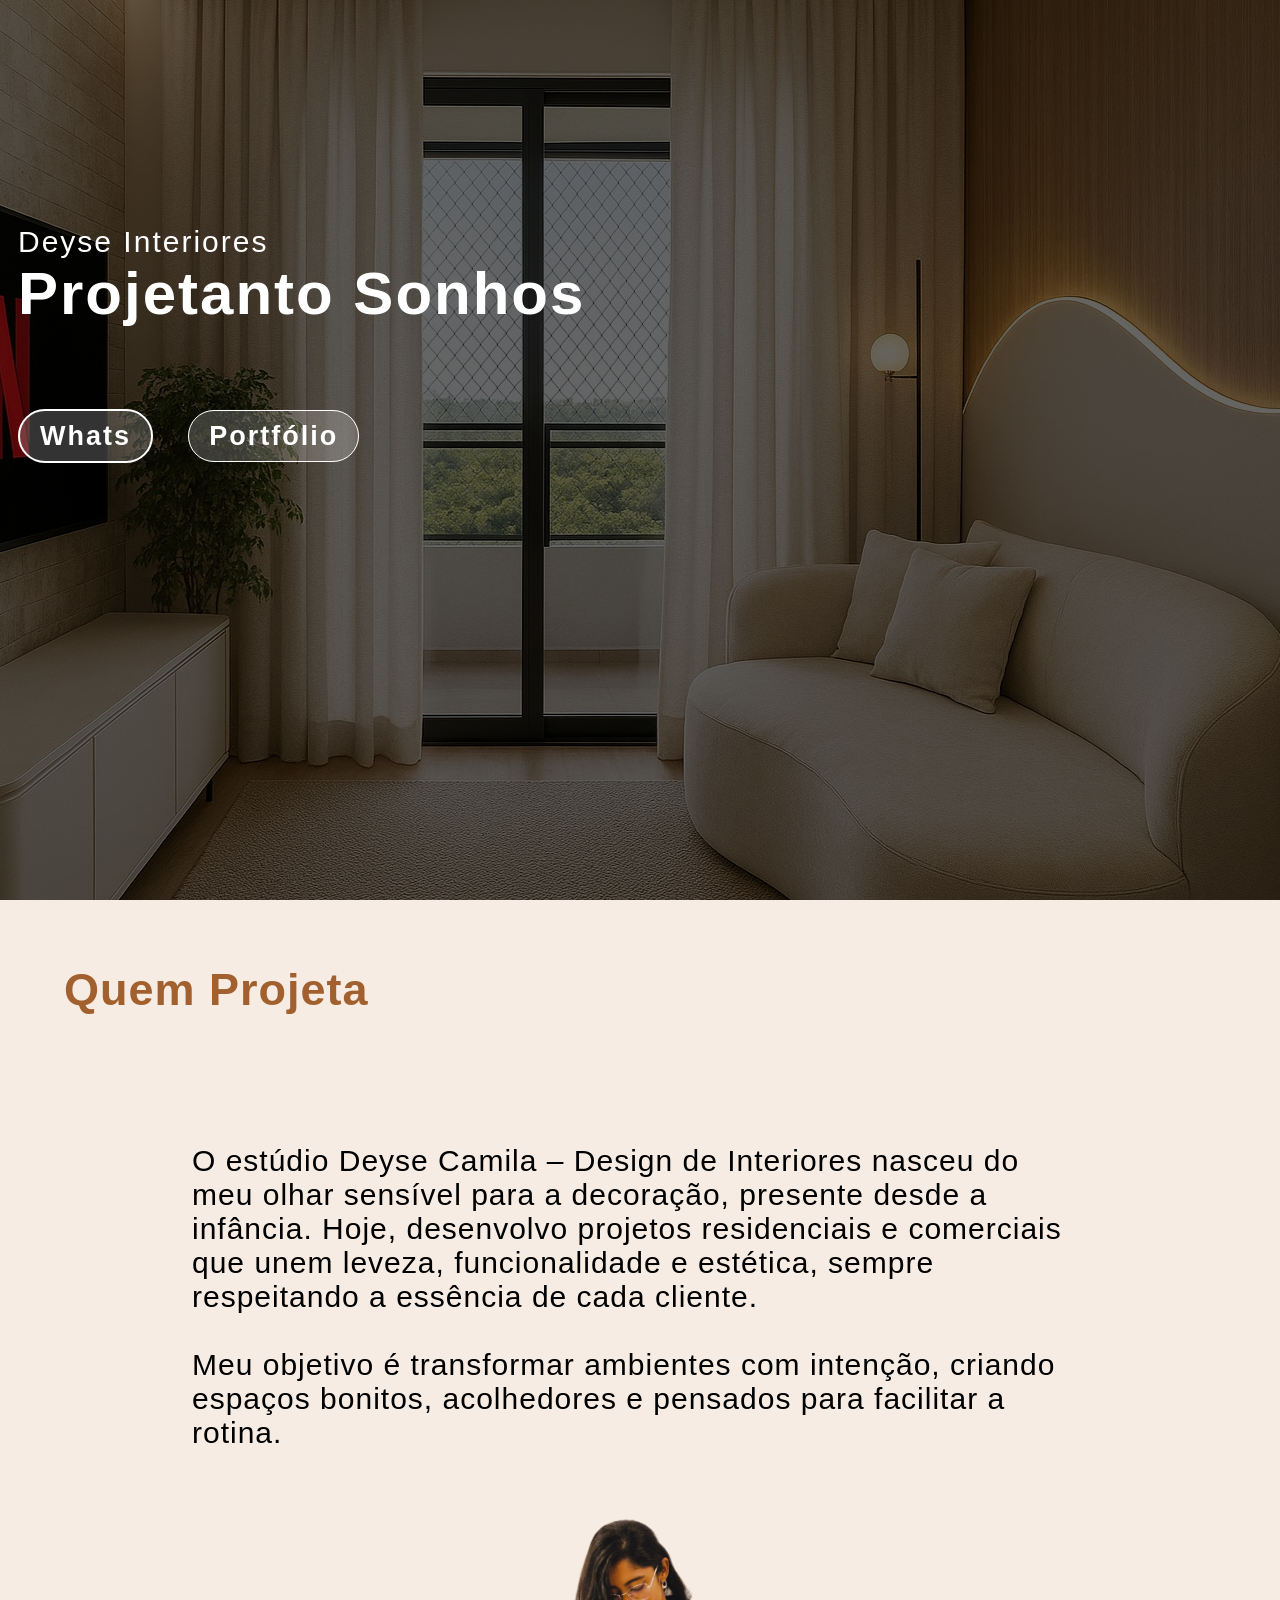
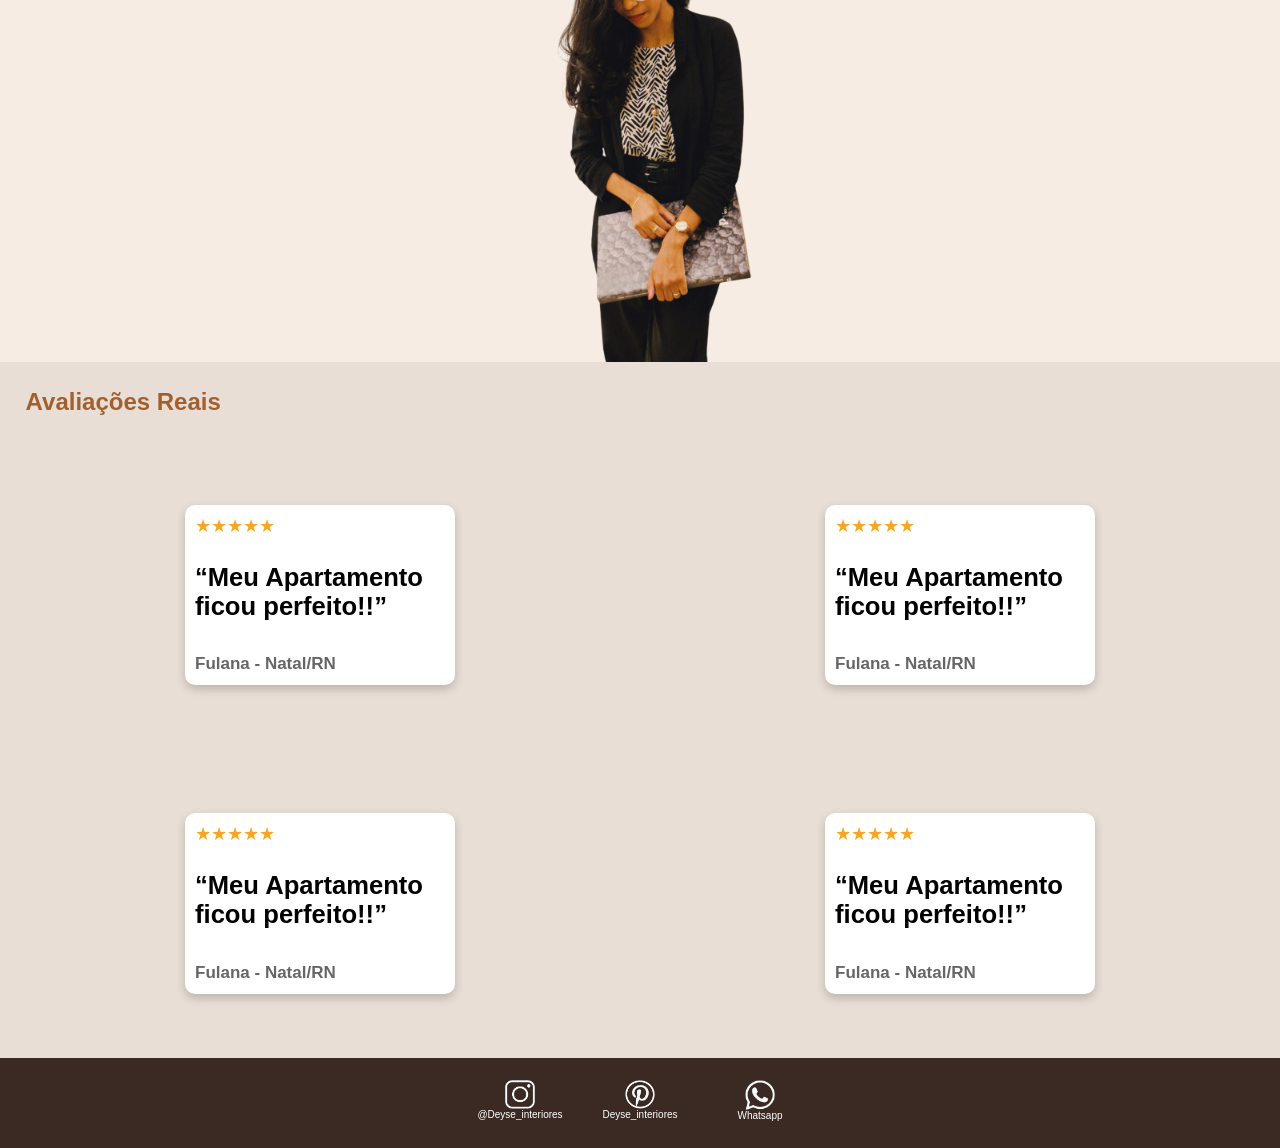
==== index.html @ e16601dd "primeiro upload" ====
<!DOCTYPE html>
<html lang="pt-BR">
<head>
    <meta charset="UTF-8">
    <meta name="viewport" content="width=device-width, initial-scale=1.0">  
    <title>DEYSE Interiores | Inicio</title>
    <link rel="icon" href="img/favicon.png" type="image/png">
    <link rel="stylesheet" href="CSS/styleIndex.css">
    <link rel="preconnect" href="https://fonts.googleapis.com">
    <link rel="preconnect" href="https://fonts.gstatic.com" crossorigin>
    <link href="https://fonts.googleapis.com/css2?family=Playfair+Display:wght@400;500;600;700;800&display=swap" rel="stylesheet">
</head>
<body>
    <header>
        <div class="hero">
            <div class="content">
                <span>Deyse Interiores</span>
                <h1>Projetanto Sonhos</h1>

                <div class="buttons">
                    <a href="https://wa.me/5584987519825?text=Olá,%20vim%20pelo%20site" target="_blank" class="bnt primary">Whats</a>
                    <a href="pages/portifolio.html" class="bnt secundary">Portfólio</a>
                </div>
            </div>
        </div>
    </header>

    <main>
        <section class="sectionMain1">    
                <div class="contentMain">
                    <div class="mainText">
                        <h1>Quem Projeta</h1>
                        <p>O estúdio Deyse Camila – Design de Interiores nasceu do meu olhar sensível para a decoração, presente desde a infância. Hoje, desenvolvo projetos residenciais e comerciais que unem leveza, funcionalidade e estética, sempre respeitando a essência de cada cliente. <br><br> Meu objetivo é transformar ambientes com intenção, criando espaços bonitos, acolhedores e pensados para facilitar a rotina.</p>
                    </div>
                    <div class="mainImg">
                        <img src="img/sobre_mim.png" alt="Imagem da designer de interiores" id="imgMain">
                    </div>    
                </div>
        </section>

        <section class="feedback">
            <h1>Avaliações Reais</h1>
            <div class="cards">
                <div class="card">  
                    <div class="stars">★★★★★</div>
                    <p>“Meu Apartamento ficou perfeito!!”</p>
                    <span>Fulana - Natal/RN</span>
                </div>

                <div class="card">  
                    <div class="stars">★★★★★</div>
                    <p>“Meu Apartamento ficou perfeito!!”</p>
                    <span>Fulana - Natal/RN</span>
                </div>

                <div class="card">
                    <div class="stars">★★★★★</div>
                    <p>“Meu Apartamento ficou perfeito!!”</p>
                    <span>Fulana - Natal/RN</span>
                </div>

                <div class="card">
                    <div class="stars">★★★★★</div>
                    <p>“Meu Apartamento ficou perfeito!!”</p>
                    <span>Fulana - Natal/RN</span>
                </div>
            </div>
        </section>
    </main>

    <footer>
        <div>
            <a href="https://www.instagram.com/deyseinteriores/">
                <img src="img/instagram.png" alt="Instagram">
                <span>@Deyse_interiores</span>
            </a>

            <a href="https://br.pinterest.com/Deyse_interiores/">
                <img src="img/pinterest.png" alt="Pinterest">
                <span>Deyse_interiores</span>
            </a>

            <a href="https://wa.me/5584987519825?text=Olá,%20vim%20pelo%20site" target="_blank">
                <img src="img/whatsapp.png" alt="WhatsApp">
                <span>Whatsapp</span>
            </a>
        </div>
    </footer>
</body>
</html>
---- CSS/styleIndex.css ----
body{
    margin: 0px;
    padding: 0px;
    font-family: 'Poppins', sans-serif;
    overflow-x: hidden;

}

/*Estilizando o Header*/

header{
        font-size: clamp(20px, 7vw, 30px);
}

.hero{
    position: relative;
    background:
        linear-gradient(rgba(0,0,0,0.6), rgba(0,0,0,0.6)),
        url("../img/carrossel_1.jpg");
    background-position: 95% center;
    height: 100vh;
}

.content{
    color: #fff;
    padding: 25vh 2vh;
    letter-spacing: 2px;
}

.bnt{
    text-decoration: none;
    color: white;
    border: 1px solid white;
    padding: 10px 20px;        /* aumenta altura e largura */
    border-radius: 40px;       /* deixa bem arredondado */
    font-weight: 600;          /* texto mais forte */
    font-size: 3vh;
    letter-spacing: 2px;

    background: rgba(255,255,255,0.2); /* transparência */
    backdrop-filter: blur(10px);
    -webkit-backdrop-filter: blur(10px); /* suporte Safari */
}

.buttons{
    padding: 10vh 0vh;
}

.bnt.primary{
    border: 2px solid white;    /* borda mais grossa */
    font-weight: 800;
}

.bnt.secundary{
    margin: 2%;
}

/*Estilizando o Main Quem Projeta*/

main{
    background-color: #F6ECE3;
}

.sectionMain1{
    width: 100%;
    letter-spacing: 1px;
    font-size: clamp(20px, 6vw, 30px);
}

h1{
    margin: 0;
    width: 80%;
}

.mainText h1{
    padding: 5%;
    color: #A2602E;
}

.mainText p{
    width: 70%;
    margin: auto;
    padding: 5% 0 0 0;
}

#imgMain{
    display: block; /*Isso faz o container acabar assim que a imagem acaba*/
    width: 100%;
    height: auto;
    margin: auto;   
}

@media (min-width: 768px){
    #imgMain{
        width: 50%;
    }

}

@media (min-width: 1025px) { 
    #imgMain{
        width: 35%;
    }

}

@media (min-width: 1026px) {
     #imgMain{
        width: 30%;
    }
}


/*Estilizando o Main Avaliações*/

.feedback{
    background-color: #E9DED6;
    width: 100%;
}

.cards{
        display: grid; /*Transforma transforma o containe em grade (linhas e colunas)*/
        font-size: clamp(20px, 5vw, 30px);
}

@media (min-width: 768px){
    .cards{
        display: grid; 
        grid-template-columns: repeat(2, 1fr);

    }

}

.feedback h1{
    color: #A2602E;
    padding: 2%;
}

.card{
    width: 250px;
    background-color: white;
    margin: 10% auto;
    padding: 10px;
    border-radius: 10px;
    font-size: clamp(20px, 2vw, 30px);
    box-shadow: 0 4px 10px rgba(0,0,0,0.2);
}

.stars{
    color: #f5a623;
    font-size: 18px;
}

.card p{
    font-weight: 600;
}

.card span{
    color: #666;
    font-weight: 600;
    font-size: 17px;
}

footer{
    background-color: #3B2A23;
    height: 10vh;
    display: flex;
    justify-content: center; /* centraliza horizontalmente */
    align-items: center;     /* centraliza verticalmente */
}

footer div{
    display: inline-flex;
    gap: 60px;
}

footer img{
    width: 30px;
    height: auto;
}

footer span{
    font-size: 10px;
    color: white;
}

footer a{
    width: 60px;
    height: 45px; /* define uma área real */
    display: flex;
    flex-direction: column;
    align-items: center;
    text-decoration: none;

}
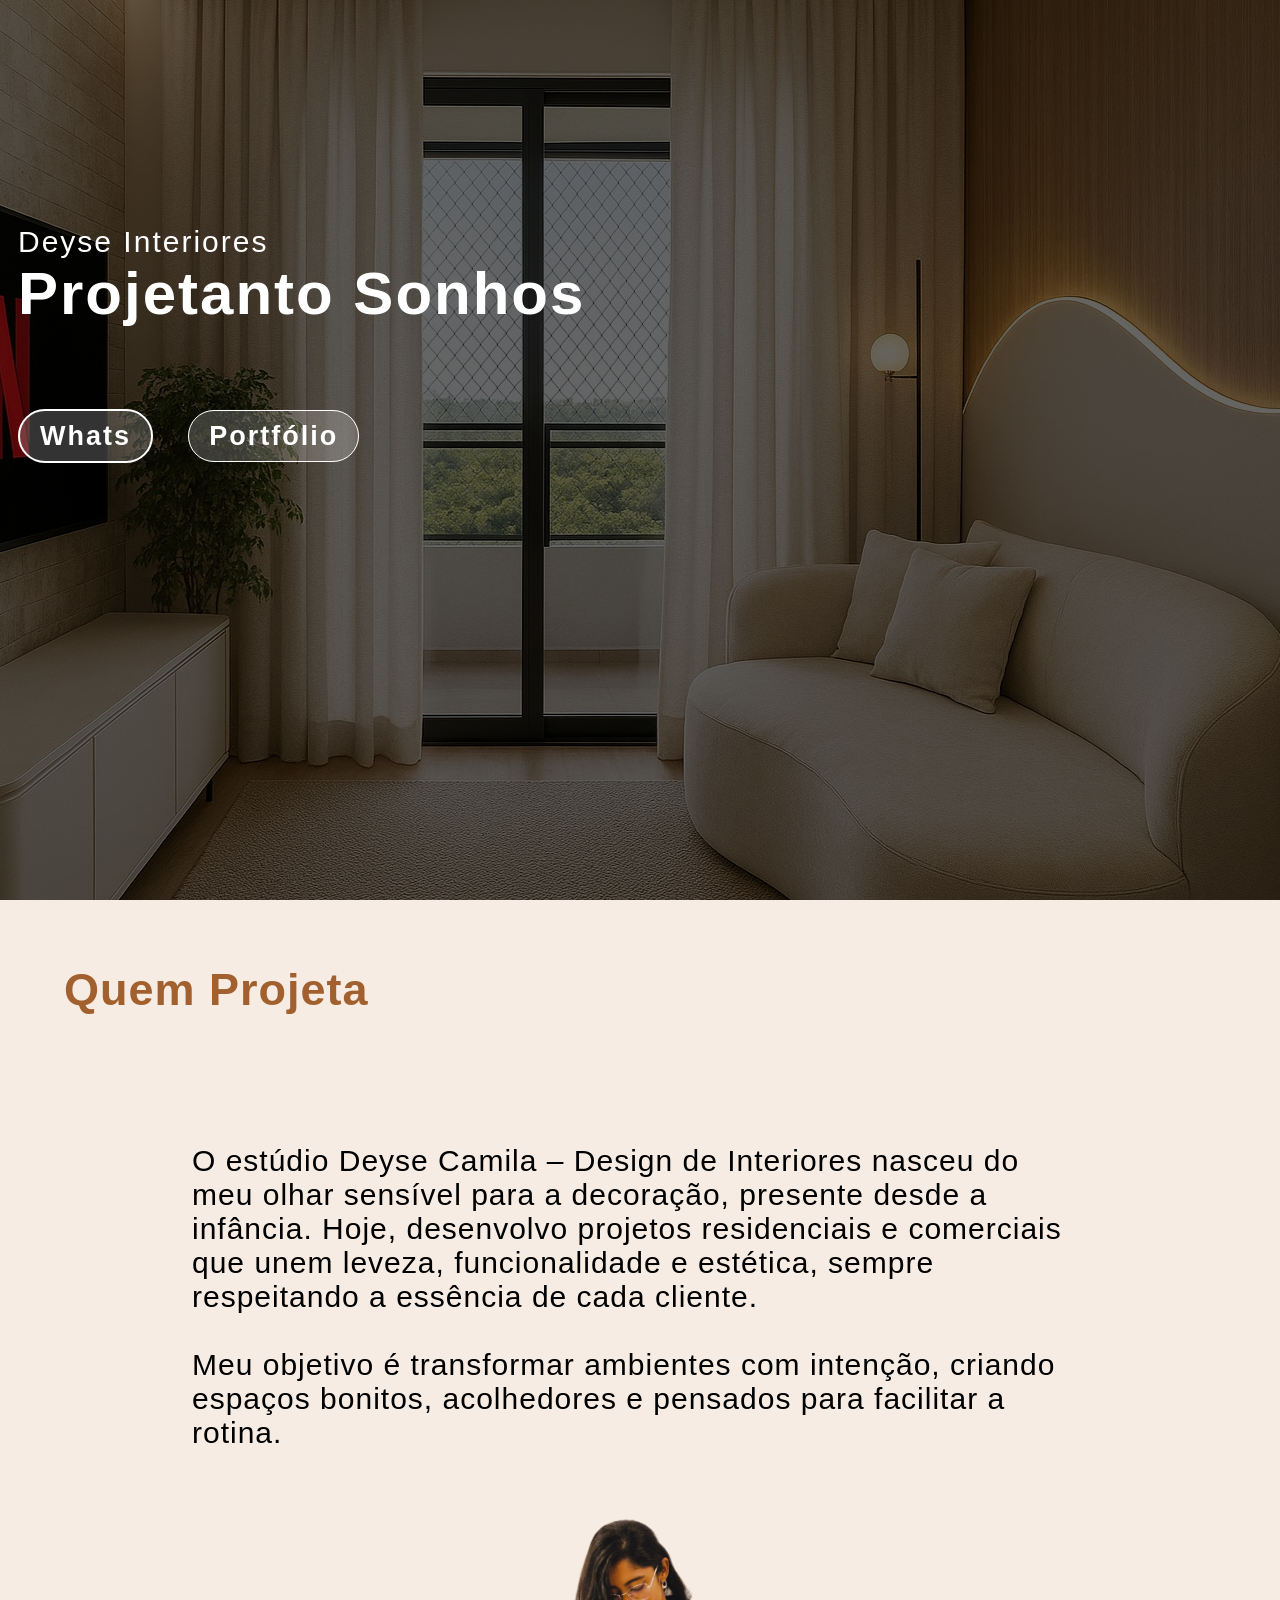
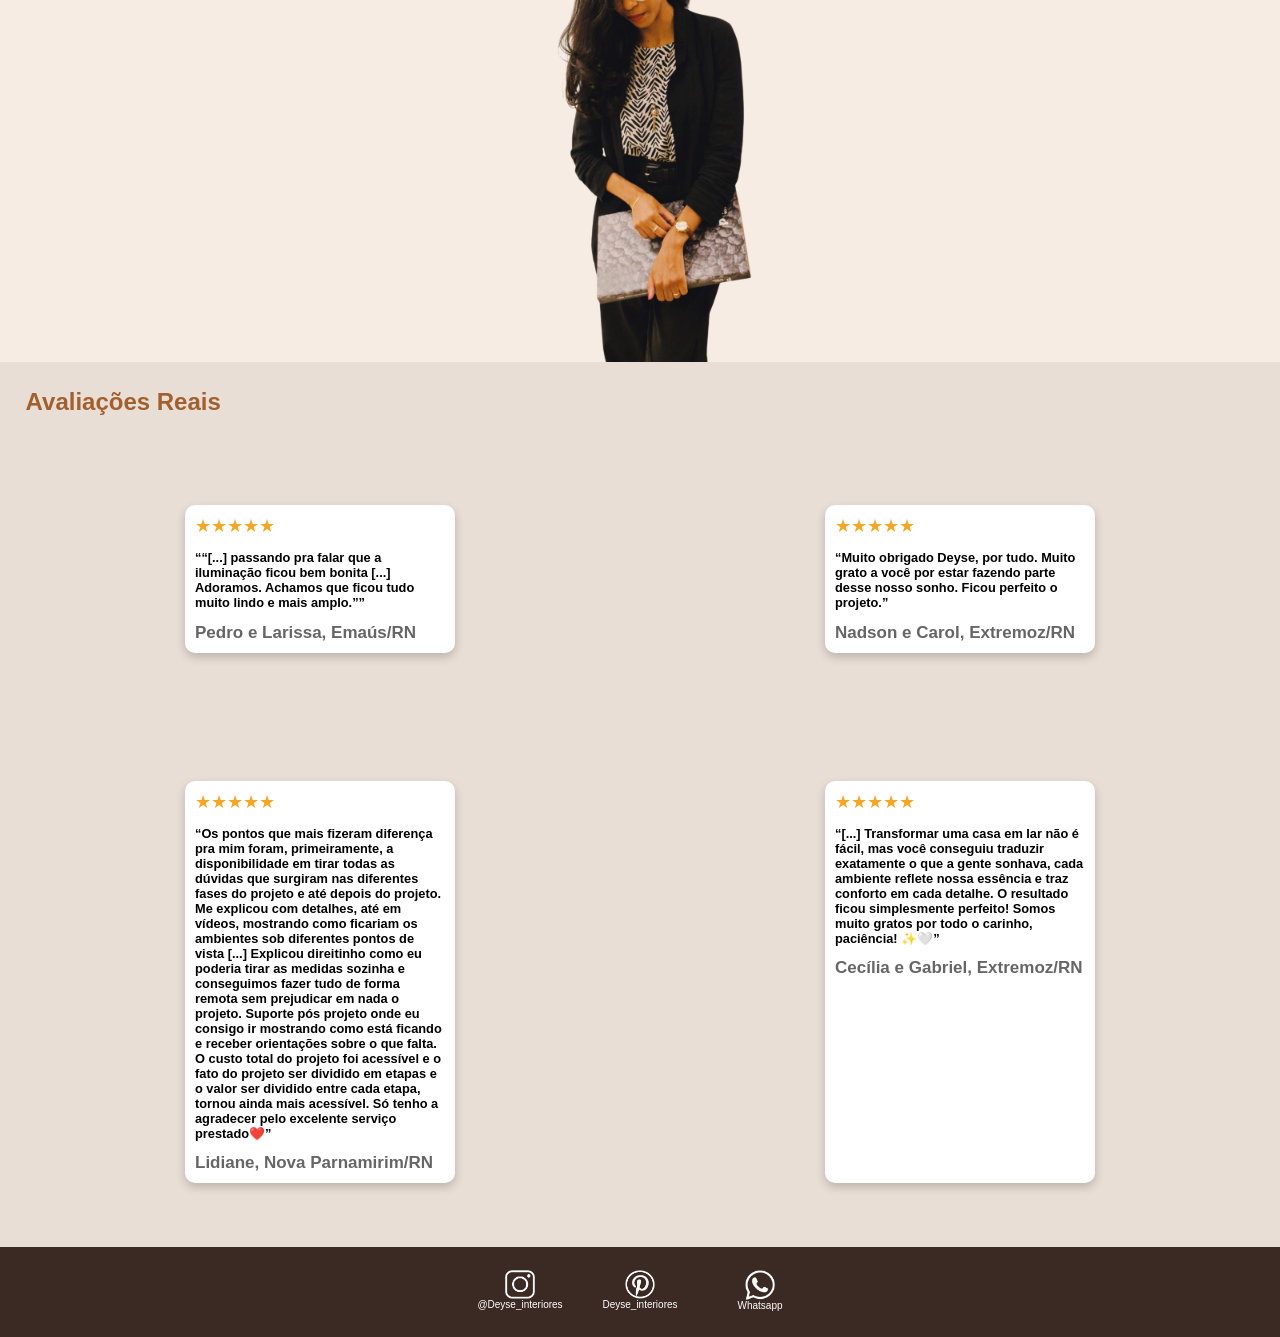
==== commit ff211edf: "atualização do site 03-06" ====
--- a/index.html
+++ b/index.html
@@ -43,26 +43,26 @@
             <div class="cards">
                 <div class="card">  
                     <div class="stars">★★★★★</div>
-                    <p>“Meu Apartamento ficou perfeito!!”</p>
-                    <span>Fulana - Natal/RN</span>
+                    <p>““[...] passando pra falar que a iluminação ficou bem bonita [...] Adoramos. Achamos que ficou tudo muito lindo e mais amplo.””</p>
+                    <span>Pedro e Larissa, Emaús/RN</span>
                 </div>
 
                 <div class="card">  
                     <div class="stars">★★★★★</div>
-                    <p>“Meu Apartamento ficou perfeito!!”</p>
-                    <span>Fulana - Natal/RN</span>
+                    <p>“Muito obrigado Deyse, por tudo. Muito grato a você por estar fazendo parte desse nosso sonho. Ficou perfeito o projeto.”</p>
+                    <span>Nadson e Carol, Extremoz/RN</span>
                 </div>
 
                 <div class="card">
                     <div class="stars">★★★★★</div>
-                    <p>“Meu Apartamento ficou perfeito!!”</p>
-                    <span>Fulana - Natal/RN</span>
+                    <p>“Os pontos que mais fizeram diferença pra mim foram, primeiramente, a disponibilidade em tirar todas as dúvidas que surgiram nas diferentes fases do projeto e até depois do projeto. Me explicou com detalhes, até em vídeos, mostrando como ficariam os ambientes sob diferentes pontos de vista [...] Explicou direitinho como eu poderia tirar as medidas sozinha e conseguimos fazer tudo de forma remota sem prejudicar em nada o projeto. Suporte pós projeto onde eu consigo ir mostrando como está ficando e receber orientações sobre o que falta. O custo total do projeto foi acessível e o fato do projeto ser dividido em etapas e o valor ser dividido entre cada etapa, tornou ainda mais acessível. Só tenho a agradecer pelo excelente serviço prestado❤️”</p>
+                    <span>Lidiane, Nova Parnamirim/RN</span>
                 </div>
 
                 <div class="card">
                     <div class="stars">★★★★★</div>
-                    <p>“Meu Apartamento ficou perfeito!!”</p>
-                    <span>Fulana - Natal/RN</span>
+                    <p>“[...] Transformar uma casa em lar não é fácil, mas você conseguiu traduzir exatamente o que a gente sonhava, cada ambiente reflete nossa essência e traz conforto em cada detalhe. O resultado ficou simplesmente perfeito! Somos muito gratos por todo o carinho, paciência! ✨🤍”</p>
+                    <span>Cecília e Gabriel, Extremoz/RN</span>
                 </div>
             </div>
         </section>
--- a/CSS/styleIndex.css
+++ b/CSS/styleIndex.css
@@ -143,7 +143,7 @@
     margin: 10% auto;
     padding: 10px;
     border-radius: 10px;
-    font-size: clamp(20px, 2vw, 30px);
+    font-size: clamp(10px, 1vw, 15px);
     box-shadow: 0 4px 10px rgba(0,0,0,0.2);
 }
 
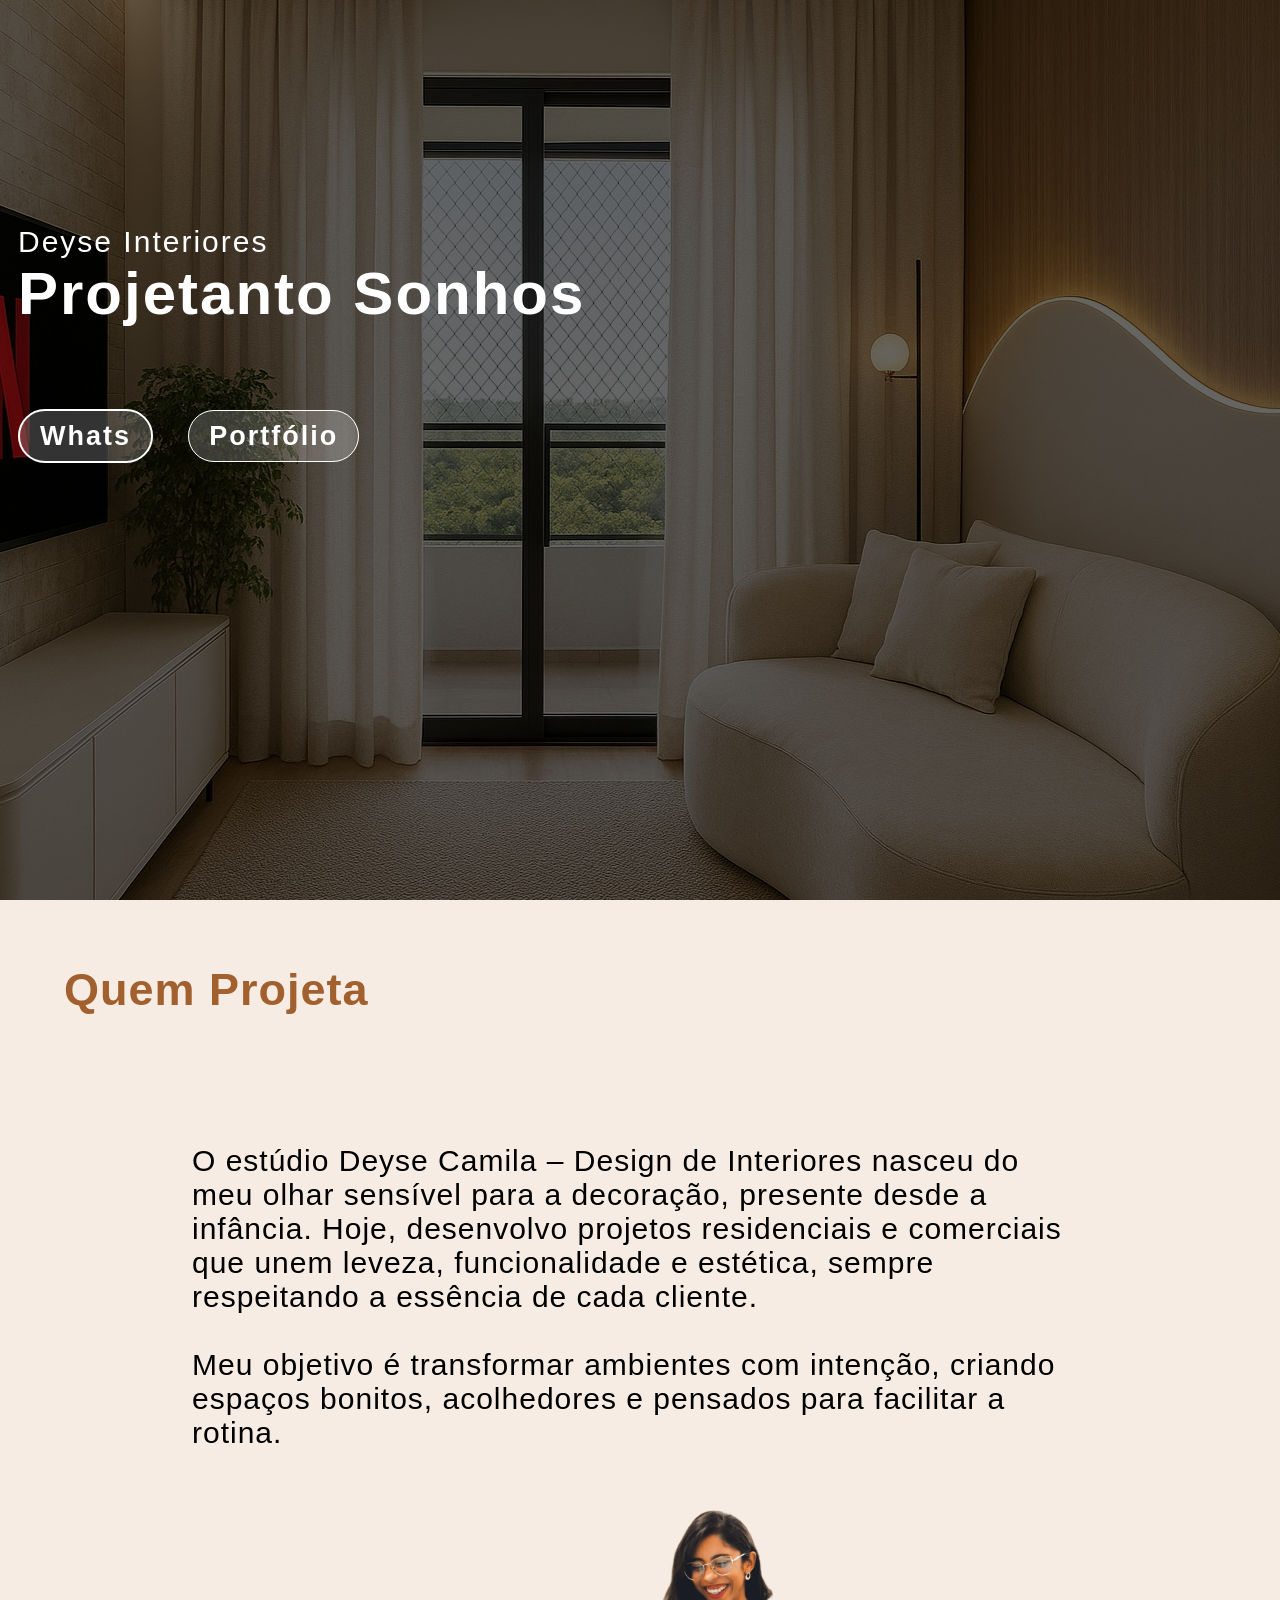
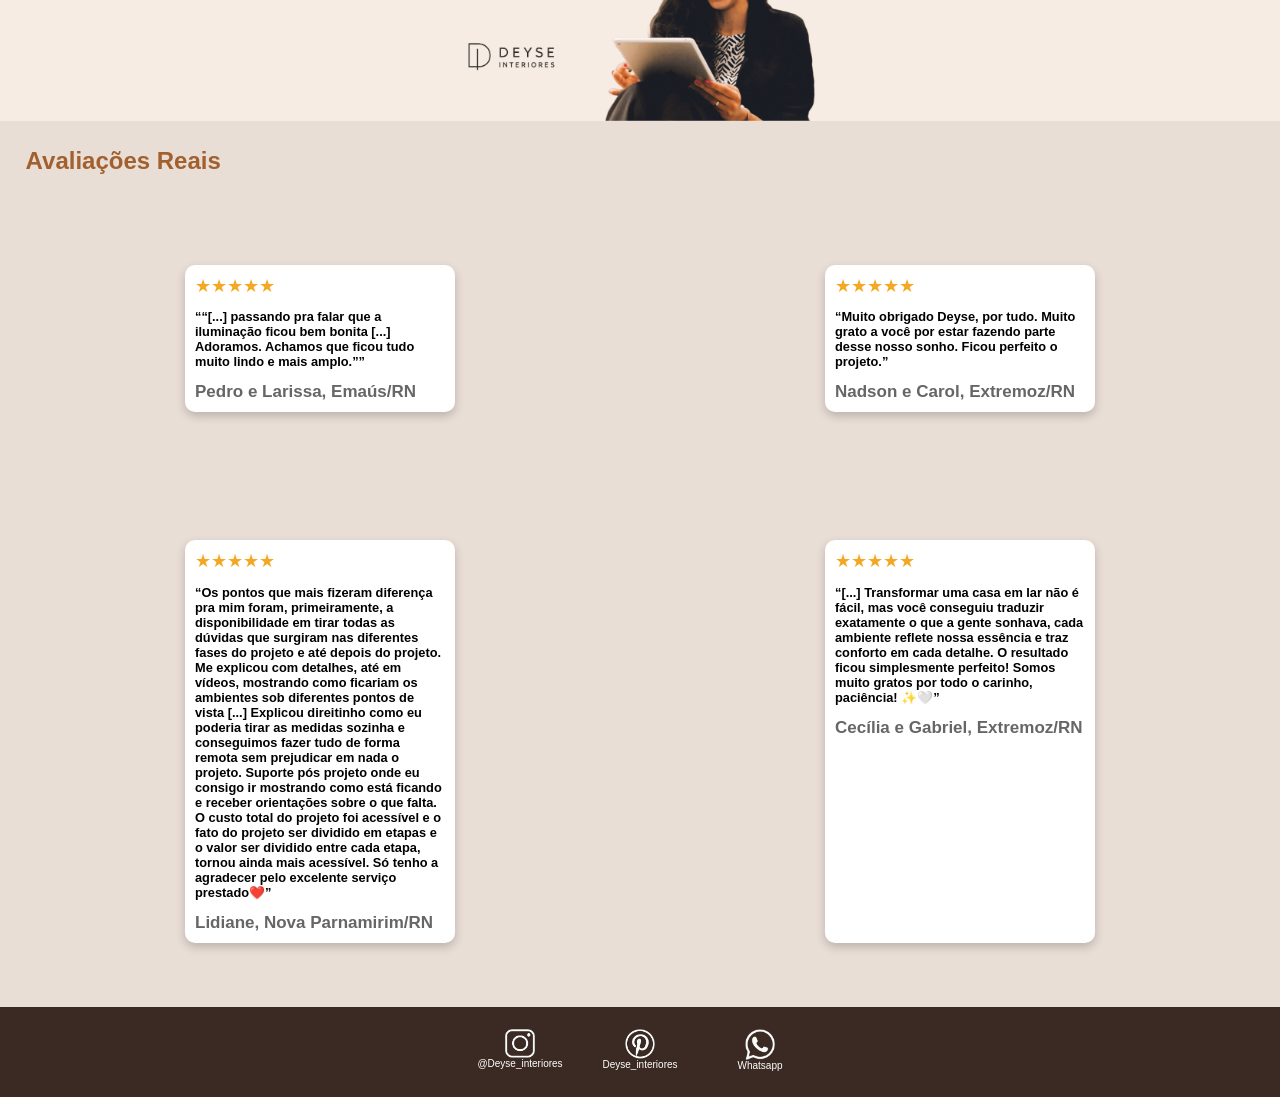
==== commit 31271f31: "Atualização dia 04/06" ====
--- a/index.html
+++ b/index.html
@@ -33,7 +33,7 @@
                         <p>O estúdio Deyse Camila – Design de Interiores nasceu do meu olhar sensível para a decoração, presente desde a infância. Hoje, desenvolvo projetos residenciais e comerciais que unem leveza, funcionalidade e estética, sempre respeitando a essência de cada cliente. <br><br> Meu objetivo é transformar ambientes com intenção, criando espaços bonitos, acolhedores e pensados para facilitar a rotina.</p>
                     </div>
                     <div class="mainImg">
-                        <img src="img/sobre_mim.png" alt="Imagem da designer de interiores" id="imgMain">
+                        <img src="img/quem_sou_eu.png" alt="Imagem da designer de interiores" id="imgMain">
                     </div>    
                 </div>
         </section>
@@ -75,7 +75,7 @@
                 <span>@Deyse_interiores</span>
             </a>
 
-            <a href="https://br.pinterest.com/Deyse_interiores/">
+            <a href="https://br.pinterest.com/deyseinteriores/">
                 <img src="img/pinterest.png" alt="Pinterest">
                 <span>Deyse_interiores</span>
             </a>
